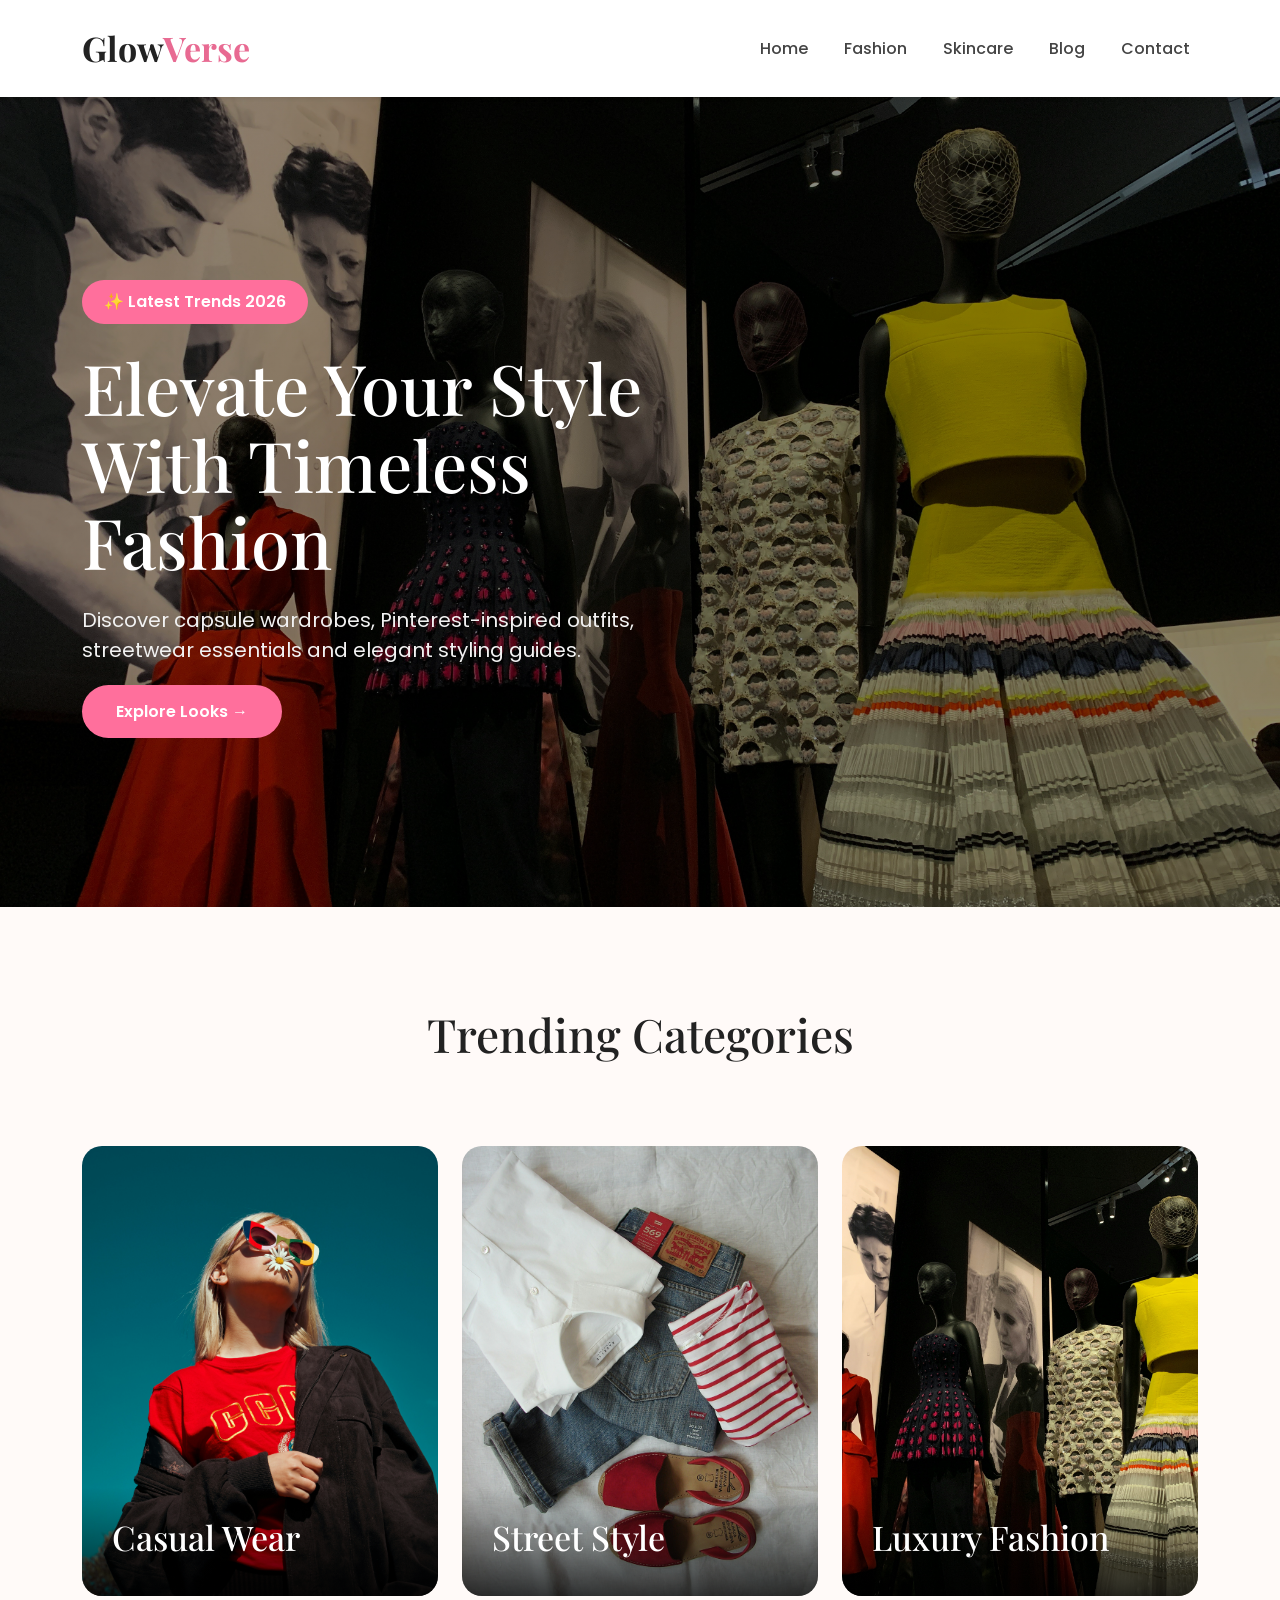
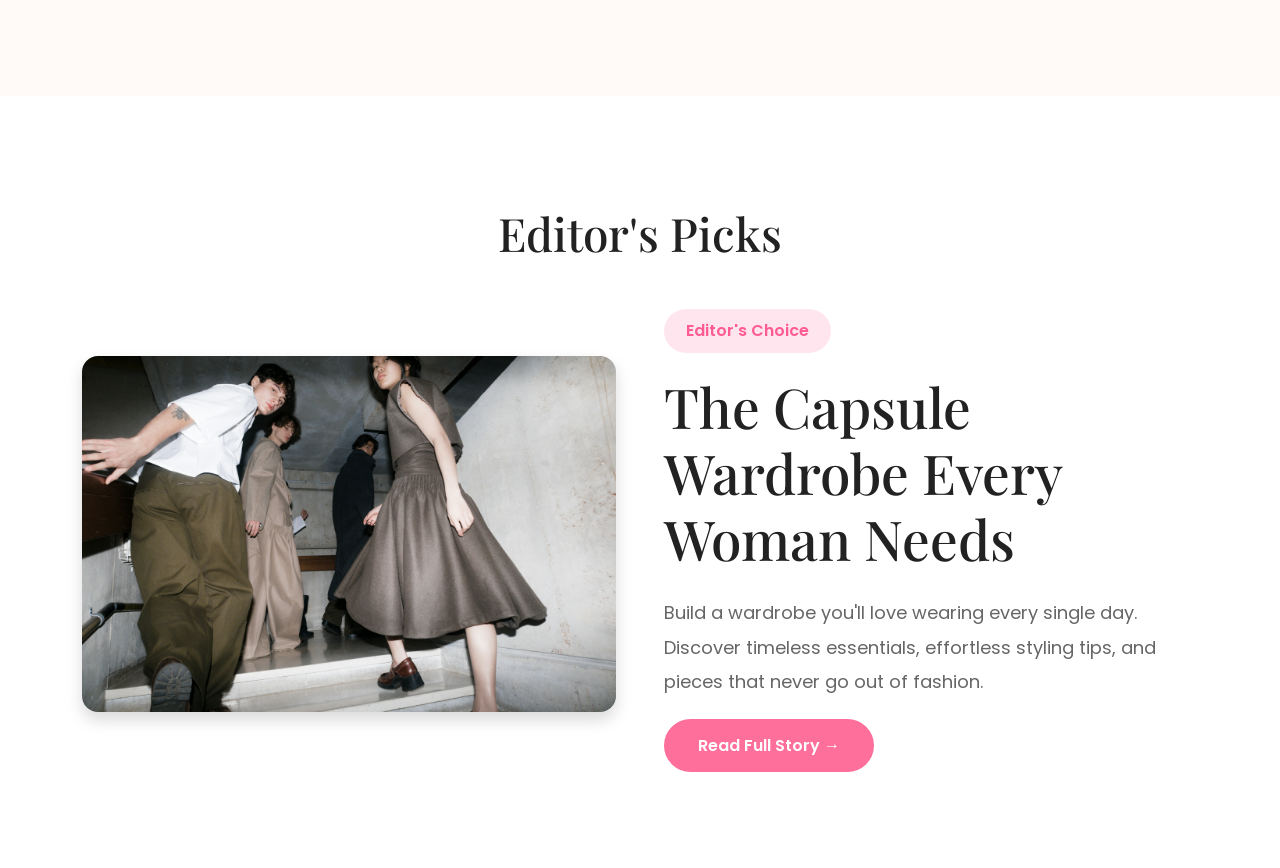
==== fashion.html @ 40c7c9aa "m" ====
<!DOCTYPE html>
<html lang="en">

<head>

<meta charset="UTF-8">

<meta name="viewport"
content="width=device-width, initial-scale=1.0">

<title>Fashion | GlowVerse</title>

<link href="https://cdn.jsdelivr.net/npm/bootstrap@5.3.3/dist/css/bootstrap.min.css" rel="stylesheet">

<link href="https://fonts.googleapis.com/css2?family=Playfair+Display:wght@600;700&family=Poppins:wght@300;400;500;600&display=swap" rel="stylesheet">

<link rel="stylesheet" href="css/style.css">

</head>

<body>

<!-- Navbar -->
<nav class="navbar navbar-expand-lg bg-white sticky-top shadow-sm">

    <div class="container">

        <a class="navbar-brand logo" href="index.html">
            Glow<span>Verse</span>
        </a>

        <button class="navbar-toggler"
            type="button"
            data-bs-toggle="collapse"
            data-bs-target="#menu">

            <span class="navbar-toggler-icon"></span>

        </button>

        <div class="collapse navbar-collapse" id="menu">

            <ul class="navbar-nav ms-auto">

                <li class="nav-item">
                    <a class="nav-link" href="index.html">Home</a>
                </li>

                <li class="nav-item">
                    <a class="nav-link active" href="fashion.html">Fashion</a>
                </li>

                <li class="nav-item">
                    <a class="nav-link" href="#">Skincare</a>
                </li>

                <li class="nav-item">
                    <a class="nav-link" href="#">Blog</a>
                </li>

                <li class="nav-item">
                    <a class="nav-link" href="#">Contact</a>
                </li>

            </ul>

        </div>

    </div>

</nav>



<section class="fashion-hero">

    <div class="container">

        <div class="fashion-content">

            <span class="hero-tag">
                ✨ Latest Trends 2026
            </span>

            <h1>
                Elevate Your Style
                With Timeless Fashion
            </h1>

            <p>

                Discover capsule wardrobes, Pinterest-inspired outfits,
                streetwear essentials and elegant styling guides.

            </p>

            <a href="#categories" class="btn-fashion">
                Explore Looks →
            </a>

        </div>

    </div>

</section>
<section id="categories" class="fashion-categories">

    <div class="container">

        <h2 class="section-title text-center">
            Trending Categories
        </h2>

        <div class="row g-4 mt-4">

            <div class="col-md-4">

                <div class="category-card">

                    <img src="images/fashion1.jpg" alt="Casual Wear">

                    <div class="category-overlay">
                        <h3>Casual Wear</h3>
                    </div>

                </div>

            </div>

            <div class="col-md-4">

                <div class="category-card">

                    <img src="images/fashion2.jpg" alt="Street Style">

                    <div class="category-overlay">
                        <h3>Street Style</h3>
                    </div>

                </div>

            </div>

            <div class="col-md-4">

                <div class="category-card">

                    <img src="images/fashion-banner.jpg" alt="Luxury Fashion">

                    <div class="category-overlay">
                        <h3>Luxury Fashion</h3>
                    </div>

                </div>

            </div>

        </div>

    </div>

</section>

<section class="editor-section">

    <div class="container">

        <h2 class="section-title text-center mb-5">
            Editor's Picks
        </h2>

        <div class="row align-items-center g-5">

            <div class="col-lg-6">

                <img src="images/fashion-editorial-1.jpg"
                     class="img-fluid rounded-4 shadow">

            </div>

            <div class="col-lg-6">

                <span class="editor-tag">
                    Editor's Choice
                </span>

                <h2 class="editor-title">

                    The Capsule Wardrobe
                    Every Woman Needs

                </h2>

                <p class="editor-text">

                    Build a wardrobe you'll love wearing every single day.
                    Discover timeless essentials, effortless styling tips,
                    and pieces that never go out of fashion.

                </p>

                <a href="#" class="btn-fashion">

                    Read Full Story →

                </a>

            </div>

        </div>

    </div>

</section>




<script src="https://cdn.jsdelivr.net/npm/bootstrap@5.3.3/dist/js/bootstrap.bundle.min.js"></script>

</body>

</html>
---- css/style.css ----
/* ===========================
   GLOWVERSE V1
=========================== */

*{
    margin:0;
    padding:0;
    box-sizing:border-box;
}

body{
    font-family:'Poppins',sans-serif;
    background:#FAF8F6;
    color:#222;
}

html{
    scroll-behavior:smooth;
}

/* NAVBAR */

.navbar{
    padding:18px 0;
    background:rgba(255,255,255,.95)!important;
    backdrop-filter:blur(12px);
}

.logo{
    font-family:'Playfair Display',serif;
    font-size:34px;
    font-weight:700;
    color:#222!important;
}

.logo span{
    color:#E86A92;
}

.nav-link{
    color:#444!important;
    font-weight:500;
    margin-left:20px;
    transition:.3s;
}

.nav-link:hover{
    color:#E86A92!important;
}

/* HERO */

.hero{

    min-height:90vh;

    display:flex;

    align-items:center;

    background:linear-gradient(135deg,#FFF8FA,#FFF4F1);

}

.badge-custom{

    background:#FFE6EF;

    color:#E86A92;

    padding:10px 18px;

    border-radius:40px;

    display:inline-block;

    margin-bottom:25px;

    font-size:14px;

    font-weight:600;

}

.hero h1{

    font-family:'Playfair Display',serif;

    font-size:64px;

    line-height:1.15;

    margin-bottom:25px;

}

.hero p{

    font-size:19px;

    color:#666;

    line-height:1.8;

    margin-bottom:35px;

}

.btn-main{

    background:#E86A92;

    color:white;

    padding:15px 36px;

    border-radius:50px;

    text-decoration:none;

    font-weight:600;

    transition:.3s;

}

.btn-main:hover{

    background:#d95b85;

    color:white;

    transform:translateY(-3px);

}

.hero-img{

    width:100%;

    max-width:520px;

    border-radius:30px;

    box-shadow:0 25px 60px rgba(0,0,0,.12);

}

/* SECTIONS */

.section{

    padding:100px 0;

}

.section-title{

    text-align:center;

    font-family:'Playfair Display',serif;

    font-size:46px;

    margin-bottom:60px;

}

/* CARDS */

.card-custom{

    background:white;

    border-radius:25px;

    overflow:hidden;

    box-shadow:0 15px 40px rgba(0,0,0,.08);

    transition:.4s;

}

.card-custom:hover{

    transform:translateY(-10px);

}

.card-custom img{

    width:100%;

    height:330px;

    object-fit:cover;

}

.card-custom h3{

    padding:25px 25px 10px;

    font-family:'Playfair Display',serif;

}

.card-custom p{

    padding:0 25px 30px;

    color:#666;

}

/* FOOTER */

footer{

    padding:60px;

    text-align:center;

    background:white;

    margin-top:80px;

}

/* MOBILE */

@media(max-width:992px){

/* HERO */

.hero{

padding:120px 0;

background:linear-gradient(135deg,#FFF9FA,#FFF4F0);

overflow:hidden;

}

.hero h1{

font-family:'Playfair Display',serif;

font-size:72px;

line-height:1.05;

margin:25px 0;

}

.hero p{

font-size:18px;

line-height:1.9;

color:#666;

max-width:520px;

}

.hero-buttons{

display:flex;

gap:20px;

margin-top:40px;

}

.btn-main{

background:#E86A92;

color:white;

padding:16px 38px;

border-radius:50px;

text-decoration:none;

font-weight:600;

transition:.3s;

}

.btn-main:hover{

background:#d75783;

transform:translateY(-4px);

}

.btn-outline{

padding:16px 38px;

border-radius:50px;

border:1px solid #ddd;

text-decoration:none;

color:#222;

background:white;

transition:.3s;

}

.btn-outline:hover{

background:#222;

color:white;

}

.hero-image{

position:relative;

}

.hero-img{
width:92%;
display:block;
margin:auto;
border-radius:28px;
box-shadow:0 25px 60px rgba(0,0,0,.12);
}

.floating-card{
position:absolute;
bottom:40px;
left:-35px;
background:white;
padding:18px 22px;
border-radius:18px;
box-shadow:0 20px 45px rgba(0,0,0,.15);
z-index:10;
}

.floating-card h4{

font-size:18px;

margin:8px 0;

font-family:'Playfair Display',serif;

}

.stats{
display:flex;
justify-content:flex-start;
align-items:center;
gap:60px;
margin-top:45px;
flex-wrap:nowrap;
}

.stats div{
display:flex;
flex-direction:column;
align-items:flex-start;
}

.stats h3{
font-size:42px;
font-family:'Playfair Display',serif;
margin:0;
line-height:1;
color:#222;
}

.stats span{
margin-top:8px;
font-size:15px;
color:#777;
font-weight:500;
}

.stats h3{

font-family:'Playfair Display',serif;

font-size:36px;

margin-bottom:5px;

}

.stats span{

color:#777;

font-size:14px;

}

@media(max-width:992px){

.hero{

text-align:center;

padding:80px 0;

}

.hero h1{

font-size:52px;

}

.hero-buttons{
display:flex;
gap:18px;
margin-top:35px;
align-items:center;
}

.btn-main,
.btn-outline{
display:inline-flex;
align-items:center;
justify-content:center;
padding:16px 34px;
border-radius:50px;
font-weight:600;
text-decoration:none;
transition:.3s;
min-width:190px;
height:58px;
}

.btn-main{
background:#E86A92;
color:#fff;
}

.btn-main:hover{
background:#d95784;
transform:translateY(-3px);
}

.btn-outline{
background:#fff;
color:#222;
border:1px solid #ddd;
}

.btn-outline:hover{
background:#222;
color:#fff;
}
.stats{

justify-content:center;

flex-wrap:wrap;

}

.floating-card{

left:50%;

transform:translateX(-50%);

bottom:-20px;

}

}

.section-title{

font-size:34px;

}

}

/* ==========================
FEATURED COLLECTIONS
========================== */

.collections{
    padding:100px 0;
}

.collection{

height:450px;

border-radius:25px;

overflow:hidden;

position:relative;

background-size:cover;

background-position:center;

background-repeat:no-repeat;

display:flex;

align-items:flex-end;

margin-bottom:30px;

transition:.4s;

}
.collection::before{

content:"";

position:absolute;

inset:0;

background:rgba(0,0,0,.15);

z-index:1;

}

.collection:hover{

transform:scale(1.02);

}

.collection:hover{
    background-size:110%;
}

.fashion{
    background-image:url("../images/fashion-banner.jpg");
}

.skincare{
    background-image:url("../images/skincare-banner.jpg");
}

.overlay{

position:absolute;

left:0;

bottom:0;

width:100%;

padding:40px;

background:linear-gradient(
to top,
rgba(0,0,0,.75),
rgba(0,0,0,.2),
transparent
);

color:white;

z-index:2;

}
.overlay h2{

font-size:48px;

margin-bottom:15px;

}

.overlay p{

font-size:18px;

margin-bottom:20px;

}

.overlay a{

color:white;

font-weight:600;

text-decoration:none;

}

.overlay h2{
    font-family:'Playfair Display',serif;
    font-size:48px;
}

.overlay p{
    margin:15px 0;
    font-size:18px;
}

.overlay a{
    color:white;
    text-decoration:none;
    font-weight:600;
}

/*=========================
AS SEEN IN
==========================*/

.brands{
padding:60px 0;
background:white;
text-align:center;
}

.brands-title{
font-size:14px;
letter-spacing:4px;
text-transform:uppercase;
color:#999;
margin-bottom:30px;
}

.brand-logos{
display:flex;
justify-content:center;
gap:70px;
flex-wrap:wrap;
font-family:'Playfair Display',serif;
font-size:30px;
font-weight:600;
color:#555;
}

.brand-logos span{
transition:.3s;
cursor:pointer;
}

.brand-logos span:hover{
color:#E86A92;
transform:translateY(-4px);
}
/* ===========================
   LATEST ARTICLES
=========================== */

.articles-section{
    padding:100px 0;
    background:#fffaf8;
}

.article-card{
    position:relative;
    overflow:hidden;
    border-radius:28px;
    background:#fff;
    box-shadow:0 15px 40px rgba(0,0,0,.08);
    transition:.4s ease;
}

.article-card img{
    width:100%;
    display:block;
    object-fit:cover;
    transition:.5s;
}

.article-card.large img{
    height:520px;
}

.article-card.small img{
    height:248px;
}

.article-content{
    position:absolute;
    bottom:0;
    left:0;
    width:100%;
    padding:35px;
    color:#fff;
    background:linear-gradient(
        transparent,
        rgba(0,0,0,.75)
    );
}

.article-content span{
    display:inline-block;
    background:#ff6fa8;
    padding:6px 14px;
    border-radius:30px;
    font-size:13px;
    margin-bottom:15px;
}

.article-content h3{
    font-family:'Playfair Display',serif;
    font-size:34px;
    margin-bottom:12px;
}

.article-card.small h3{
    font-size:26px;
}

.article-content p{
    color:#eee;
    margin-bottom:18px;
}

.article-content a{
    color:#fff;
    text-decoration:none;
    font-weight:600;
}

.article-card:hover{
    transform:translateY(-10px);
}

.article-card:hover img{
    transform:scale(1.08);
}

/*=========================
Fashion Hero
==========================*/

.fashion-hero{

height:90vh;

display:flex;

align-items:center;

background:

linear-gradient(rgba(0,0,0,.45),rgba(0,0,0,.45)),

url("../images/fashion-banner.jpg");

background-size:cover;

background-position:center;

color:white;

}

.fashion-content{

max-width:650px;

}

.hero-tag{

display:inline-block;

background:#ff6f9c;

padding:10px 22px;

border-radius:30px;

font-weight:600;

margin-bottom:25px;

}

.fashion-content h1{

font-size:70px;

font-family:"Playfair Display",serif;

line-height:1.1;

margin-bottom:25px;

}

.fashion-content p{

font-size:20px;

margin-bottom:35px;

color:#f2f2f2;

}

.btn-fashion{

background:#ff6f9c;

color:white;

padding:15px 34px;

border-radius:50px;

font-weight:600;

text-decoration:none;

transition:.3s;

}

.btn-fashion:hover{

background:white;

color:black;

}

/*=========================
Trending Categories
=========================*/

.fashion-categories{

padding:100px 0;

background:#fffaf8;

}

.category-card{

position:relative;

overflow:hidden;

border-radius:20px;

height:450px;

cursor:pointer;

}

.category-card img{

width:100%;

height:100%;

object-fit:cover;

transition:.5s;

}

.category-card:hover img{

transform:scale(1.08);

}

.category-overlay{

position:absolute;

bottom:0;

left:0;

width:100%;

padding:30px;

background:linear-gradient(transparent,rgba(0,0,0,.75));

}

.category-overlay h3{

color:white;

font-size:34px;

font-family:"Playfair Display",serif;

}

/*=========================
Editor's Picks
=========================*/

.editor-section{

padding:110px 0;

background:white;

}

.editor-tag{

display:inline-block;

padding:10px 22px;

background:#ffe6ee;

color:#ff5b93;

font-weight:600;

border-radius:40px;

margin-bottom:20px;

}

.editor-title{

font-size:55px;

font-family:"Playfair Display",serif;

margin-bottom:25px;

}

.editor-text{

font-size:18px;

line-height:1.9;

color:#666;

margin-bottom:35px;

}
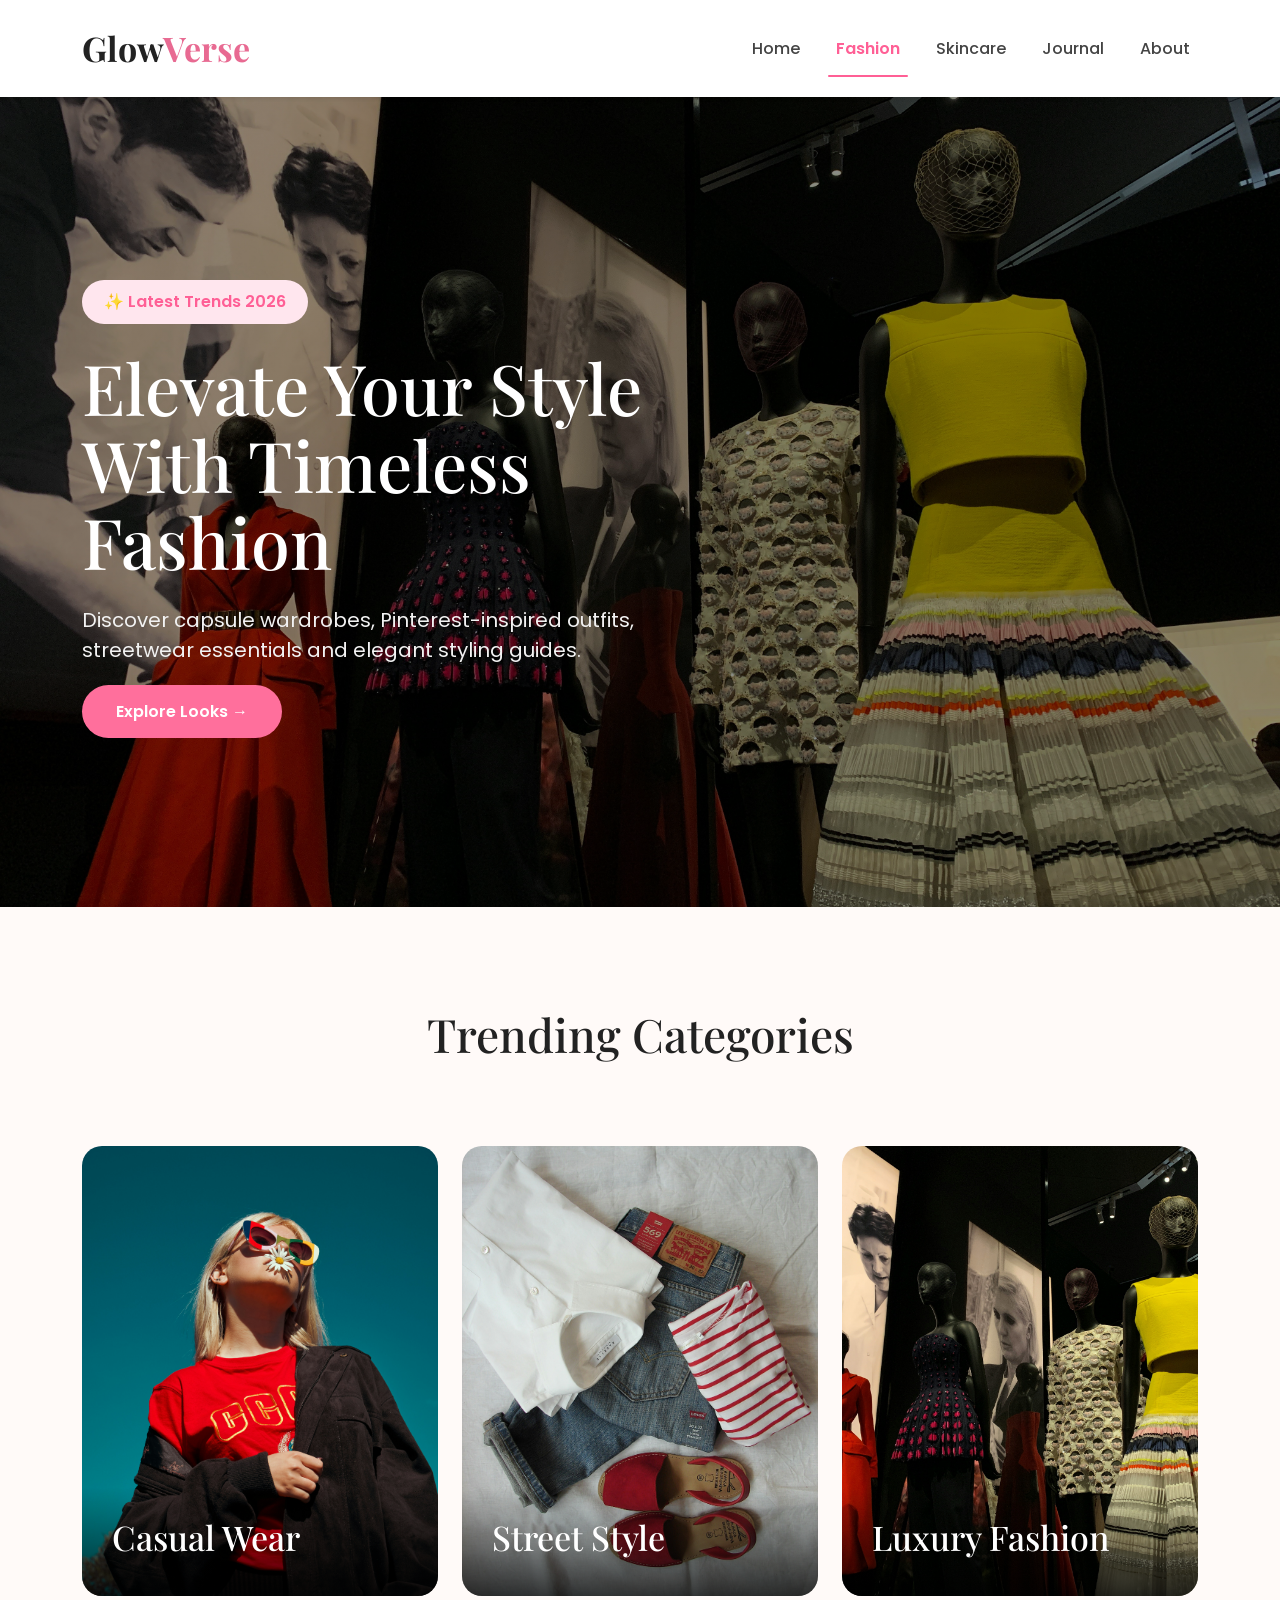
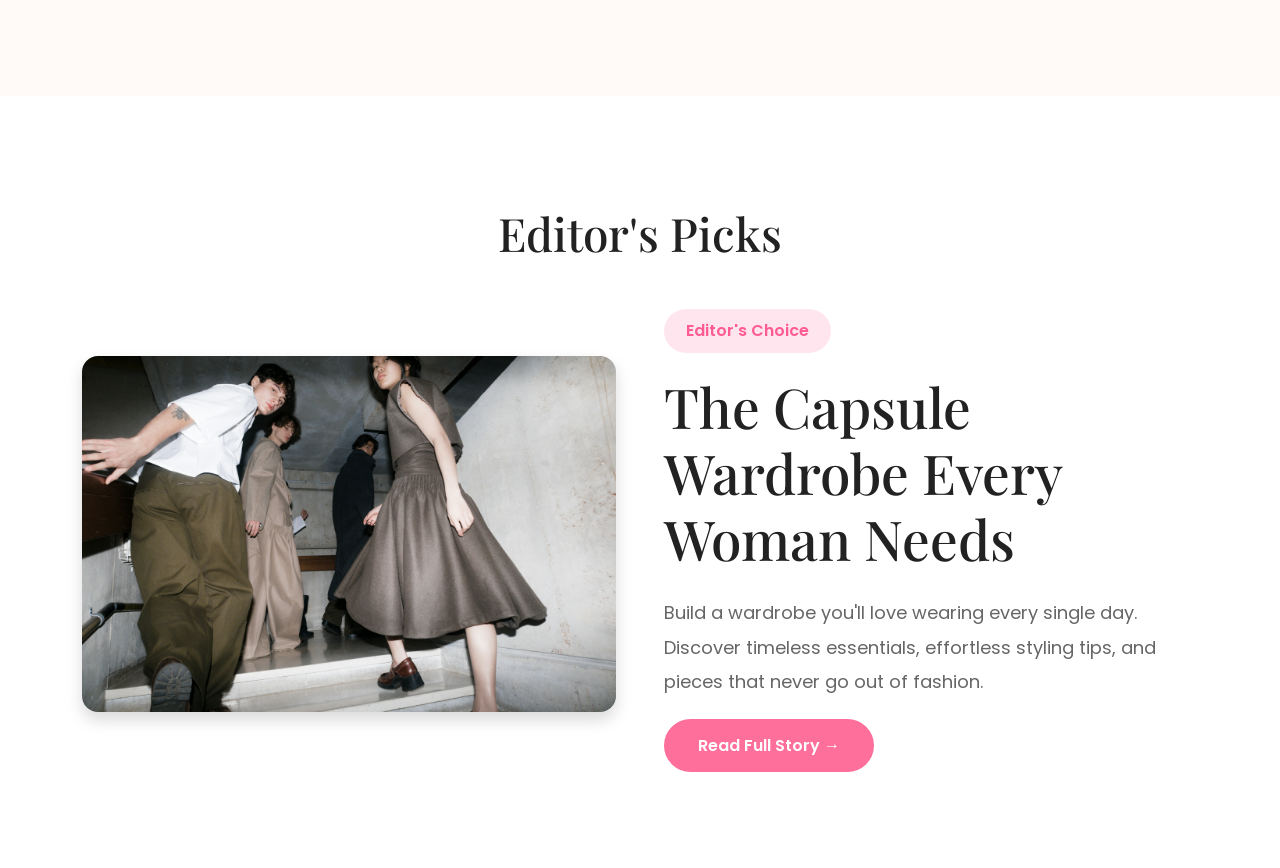
==== commit 64ef7157: "w" ====
--- a/fashion.html
+++ b/fashion.html
@@ -51,15 +51,15 @@
                 </li>
 
                 <li class="nav-item">
-                    <a class="nav-link" href="#">Skincare</a>
-                </li>
-
-                <li class="nav-item">
-                    <a class="nav-link" href="#">Blog</a>
-                </li>
-
-                <li class="nav-item">
-                    <a class="nav-link" href="#">Contact</a>
+                    <a class="nav-link" href="skincare.html">Skincare</a>
+                </li>
+
+                <li class="nav-item">
+                    <a class="nav-link" href="journal.html">Journal</a>
+                </li>
+
+                <li class="nav-item">
+                    <a class="nav-link" href="about.html">About</a>
                 </li>
 
             </ul>
--- a/css/style.css
+++ b/css/style.css
@@ -48,11 +48,41 @@
     color:#E86A92!important;
 }
 
+.nav-link.active{
+
+color:#FF5F95 !important;
+
+font-weight:600;
+
+position:relative;
+
+}
+
+.nav-link.active::after{
+
+content:"";
+
+position:absolute;
+
+left:0;
+
+bottom:-8px;
+
+width:100%;
+
+height:2px;
+
+background:#FF5F95;
+
+border-radius:10px;
+
+}
 /* HERO */
 
 .hero{
 
-    min-height:90vh;
+    min-height:75vh;
+    padding:120px 0;
 
     display:flex;
 
@@ -967,4 +997,279 @@
 
 margin-bottom:35px;
 
+}
+
+/*=========================
+SKINCARE HERO
+==========================*/
+
+.skincare-hero{
+
+height:90vh;
+
+display:flex;
+
+align-items:center;
+
+background:
+linear-gradient(rgba(255,255,255,.30),rgba(255,255,255,.30)),
+url("../images/skincare-hero.jpg");
+
+background-size:cover;
+
+background-position:center;
+
+color:#222;
+
+}
+
+.skincare-content{
+
+max-width:650px;
+
+}
+
+.skincare-content h1{
+
+font-size:70px;
+
+font-family:"Playfair Display",serif;
+
+line-height:1.1;
+
+margin-bottom:25px;
+
+}
+
+.skincare-content p{
+
+font-size:20px;
+
+line-height:1.8;
+
+color:#555;
+
+margin-bottom:35px;
+
+}
+
+.hero-tag{
+
+display:inline-block;
+
+padding:10px 22px;
+
+background:#FFE6EE;
+
+color:#FF5F95;
+
+border-radius:40px;
+
+font-weight:600;
+
+margin-bottom:25px;
+
+}
+
+
+/*=========================
+SHOP BY SKIN GOAL
+=========================*/
+
+.skin-goals{
+
+padding:100px 0;
+
+background:#FFF9F8;
+
+}
+
+.section-subtitle{
+
+max-width:650px;
+
+margin:auto;
+
+color:#666;
+
+font-size:18px;
+
+}
+
+.goal-card{
+
+background:#fff;
+
+padding:35px;
+
+border-radius:22px;
+
+height:100%;
+
+text-align:left;
+
+box-shadow:0 15px 35px rgba(0,0,0,.06);
+
+transition:.35s;
+
+}
+
+.goal-card:hover{
+
+transform:translateY(-8px);
+
+box-shadow:0 20px 45px rgba(0,0,0,.12);
+
+}
+
+.goal-icon{
+
+font-size:48px;
+
+margin-bottom:20px;
+
+}
+
+.goal-card h3{
+
+font-family:"Playfair Display",serif;
+
+margin-bottom:15px;
+
+font-size:34px;
+
+}
+
+.goal-card p{
+
+color:#666;
+
+line-height:1.8;
+
+margin-bottom:20px;
+
+}
+
+.goal-card a{
+
+display:inline-block;
+
+padding:12px 24px;
+
+background:#FF5F95;
+
+color:white;
+
+border-radius:50px;
+
+text-decoration:none;
+
+font-weight:600;
+
+transition:.3s;
+
+}
+
+.goal-card a:hover{
+
+background:#222;
+
+color:white;
+
+}
+
+/*=========================
+FEATURED BUYING GUIDES
+==========================*/
+
+.featured-guides{
+
+padding:100px 0;
+
+background:white;
+
+}
+
+.guide-card{
+
+background:#fff;
+
+border-radius:24px;
+
+overflow:hidden;
+
+box-shadow:0 15px 35px rgba(0,0,0,.08);
+
+transition:.35s;
+
+height:100%;
+
+}
+
+.guide-card:hover{
+
+transform:translateY(-8px);
+
+}
+
+.guide-card img{
+
+width:100%;
+
+height:260px;
+
+object-fit:cover;
+
+}
+
+.guide-content{
+
+padding:25px;
+
+}
+
+.guide-content span{
+
+display:inline-block;
+
+padding:8px 16px;
+
+background:#FFE6EE;
+
+color:#FF5F95;
+
+border-radius:30px;
+
+font-size:14px;
+
+margin-bottom:18px;
+
+}
+
+.guide-content h3{
+
+font-family:"Playfair Display",serif;
+
+font-size:32px;
+
+margin-bottom:20px;
+
+line-height:1.3;
+
+}
+
+.guide-content a{
+
+color:#FF5F95;
+
+text-decoration:none;
+
+font-weight:600;
+
+}
+
+.guide-content a:hover{
+
+color:#222;
+
 }
